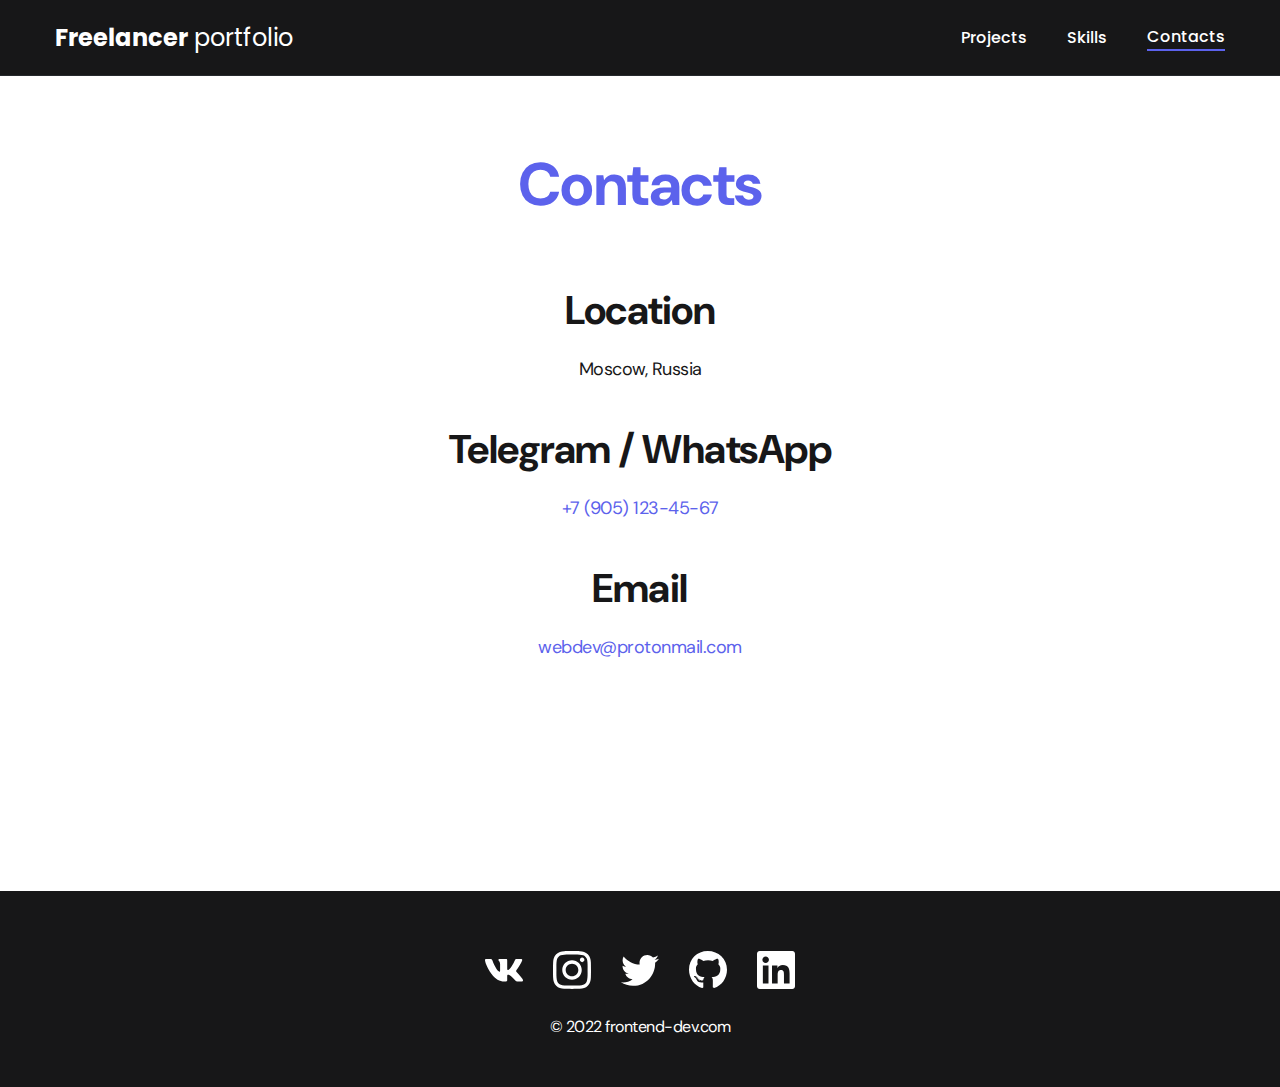
==== contacts.html @ eb0b37bc "add skills.html and contacts.html" ====
<!DOCTYPE html>
<html lang="en">
  <head>
    <meta charset="UTF-8" />
    <meta name="viewport" content="width=device-width, initial-scale=1.0" />
    <title>Freelancer portfolio</title>
    <link rel="stylesheet" href="css/main.css" />
  </head>
  <body>
    <nav class="nav">
      <div class="container">
        <div class="nav-row">
          <a href="/" class="logo"
            ><strong>Freelancer</strong>&nbsp;portfolio</a
          >
          <ul class="nav-list">
            <li class="nav-list_item">
              <a href="#" class="nav-list_link">Projects</a>
            </li>
            <li class="nav-list_item">
              <a href="./skills.html" class="nav-list_link">Skills</a>
            </li>
            <li class="nav-list_item">
              <a
                href="./contacts.html"
                class="nav-list_link nav-list_link--active"
                >Contacts</a
              >
            </li>
          </ul>
        </div>
      </div>
    </nav>

    <main class="section">
      <div class="container">
        <h1 class="title-1">Contacts</h1>

        <ul class="content-list">
          <li class="content-list__item">
            <h2 class="title-2">Location</h2>
            <p>Moscow, Russia</p>
          </li>

          <li class="content-list__item">
            <h2 class="title-2">Telegram / WhatsApp</h2>
            <p><a href="tel:+79051234567">+7 (905) 123-45-67</a></p>
          </li>

          <li class="content-list__item">
            <h2 class="title-2">Email</h2>
            <p>
              <a href="mailto:webdev@protonmail.com">webdev@protonmail.com</a>
            </p>
          </li>
        </ul>
      </div>
    </main>

    <footer class="footer">
      <div class="container">
        <div class="footer__wrapper">
          <ul class="social">
            <li class="social__item">
              <a href="#!"><img src="img/icons/vk.svg" alt="VK" /></a>
            </li>
            <li class="social__item">
              <a href="#!"
                ><img src="img/icons/instagram.svg" alt="Instagram"
              /></a>
            </li>
            <li class="social__item">
              <a href="#!"><img src="img/icons/twitter.svg" alt="Twitter" /></a>
            </li>
            <li class="social__item">
              <a href="#!"><img src="img/icons/gitHub.svg" alt="gitHub" /></a>
            </li>
            <li class="social__item">
              <a href="#!"
                ><img src="img/icons/linkedIn.svg" alt="linkedIn"
              /></a>
            </li>
          </ul>
          <div class="copyright">
            <p>© 2022 frontend-dev.com</p>
          </div>
        </div>
      </div>
    </footer>
  </body>
</html>
---- css/main.css ----
@import "./reset.css";
@import url("https://fonts.googleapis.com/css2?family=DM+Sans:opsz,wght@9..40,400;9..40,500;9..40,700&family=Poppins:wght@400;500;700&display=swap");

/* 
font-family: 'DM Sans', sans-serif;
font-family: 'Poppins', sans-serif; 
*/

:root {
  --blackpure: #000;
  --black: #171718;
  --black-border: #26292d;
  --white: #fff;
  --purple: #5c62ec;

  --text-color: var(--black);
  --dark-bg: var(--black);
  --dark-border: var(--black-border);
  --header-text: var(--white);
  --accent: var(--purple);
}

html,
body {
  font-family: "DM Sans", sans-serif;
  letter-spacing: -0.5px;
  color: var(--text-color);
  /* height: 100%;
  display: flex;
  flex-direction: column; */
}

/* General */

.container {
  width: 1200px;
  margin: 0 auto;
  padding: 0 15px;
}

.section {
  min-height: 815px;
  padding: 70px 0;
}

.title-1 {
  margin-bottom: 60px;
  font-size: 60px;
  font-weight: 700;
  line-height: 1.3;
  color: var(--accent);
  text-align: center;
}

.title-2 {
  font-size: 40px;
  line-height: 1.3;
  font-weight: 700;

  margin-bottom: 20px;
}

/* Nav */
.nav {
  background-color: var(--dark-bg);
  color: var(--header-text);
  border-bottom: 1px solid var(--dark-border);
  min-height: 64px;
  display: flex;
  align-items: center;
  font-family: "Poppins", sans-serif;
  letter-spacing: normal;
  padding: 20px 0;
}

.nav-row {
  display: flex;
  justify-content: space-between;
  align-items: center;
  column-gap: 30px;
  row-gap: 20px;
  flex-wrap: wrap;
}

.logo {
  color: var(--header-text);
  font-size: 24px;
}

.logo strong {
  font-weight: 700;
}

.nav-list {
  display: flex;
  align-items: center;
  column-gap: 40px;
  font-size: 16px;
  font-weight: 500;
}

.nav-list_link {
  color: var(--header-text);
  transition: opacity 0.2s ease-in;
}

.nav-list_link:hover {
  opacity: 0.8;
}

.nav-list_link--active {
  position: relative;
}

.nav-list_link--active::after {
  content: "";
  display: block;
  height: 2px;
  width: 100%;
  background-color: var(--accent);
}

/* Header */

.header {
  padding: 33px 0;
  min-height: 628px;

  display: flex;
  justify-content: center;
  align-items: center;

  background-color: var(--dark-bg);
  background-image: url(../img/header-bg.png);
  background-repeat: no-repeat;
  background-size: auto;
  background-position: center center;

  color: var(--header-text);
  text-align: center;
}

.header__wrapper {
  padding: 0 15px;
  max-width: 658px;
}

.header__title {
  font-size: 40px;
  font-weight: 700;
  line-height: 1.4;
  margin-bottom: 20px;
}

.header__title strong {
  font-size: 60px;
}

.header__title em {
  font-style: normal;
  color: var(--accent);
}

.header_text {
  margin-bottom: 40px;
  font-size: 18px;
  line-height: 1.333;
}

.header_text p + p {
  margin-top: 0.5em;
}

.btn {
  display: inline-block;
  height: 48px;
  padding: 12px 28px;

  color: var(--white);
  background-color: var(--accent);
  border-radius: 5px;
  letter-spacing: 0.15px;
  font-size: 16px;
  line-height: 24px;
  font-weight: 500;

  transition: opacity 0.2s ease-in;
}

.btn:hover {
  opacity: 0.8;
}

.btn:active {
  position: relative;
  top: 1px;
}

/* Btn outline */

.btn-outline {
  display: flex;
  column-gap: 10px;
  align-items: center;

  height: 48px;
  padding: 12px 20px;

  border: 1px solid var(--blackpure);
  border-radius: 5px;

  color: var(--blackpure);
  font-size: 16px;
  font-style: normal;
  font-weight: 500;
  line-height: 24px; /* 150% */

  transition: opacity 0.2s ease-in;
}

.btn-outline:hover {
  opacity: 0.8;
}

.btn-outline:active {
  position: relative;
  top: 1px;
}

/* Projects */

.projects {
  display: flex;
  flex-wrap: wrap;
  column-gap: 30px;
  row-gap: 30px;
}

.project {
  max-width: 370px;
  background-color: var(--white);
  border-radius: 10px;
  background: #fff;
  box-shadow: 0px 5px 35px 0px rgba(0, 0, 0, 0.25);
}

.project__img {
  border-radius: 10px;
}

.project__title {
  padding: 15px 20px 25px;
  font-size: 24px;
  font-style: normal;
  font-weight: 700;
  line-height: 1.3;
  color: var(--text-color);
}

/* Project details */

.project-details {
  max-width: 865px;
  margin: 0 auto;

  display: flex;
  flex-direction: column;
  align-items: center;
  text-align: center;
}

.project-details__cover {
  max-width: 100%;
  margin-bottom: 40px;
  box-shadow: 0px 5px 35px 0px rgba(0, 0, 0, 0.25);
  border-radius: 10px;
}

.project-details__desc {
  font-size: 24px;
  font-weight: 700;
  line-height: 1.3;

  margin-bottom: 30px;
}

/* Content list */

.content-list {
  margin: 0 auto;
  max-width: 570px;
  display: flex;
  flex-direction: column;
  align-items: center;
  row-gap: 40px;
  text-align: center;
}

.content-list a {
  color: var(--accent);
}

.content-list__item {
  font-size: 18px;
  line-height: 1.5;
}

.content-list__item p + p {
  margin-top: 0.5em;
}

/* Footer */

.footer {
  /* margin-top: auto; */
  padding: 60px 0 50px;
  background-color: var(--dark-bg);
  color: var(--header-text);
}

.footer__wrapper {
  display: flex;
  flex-direction: column;
  align-items: center;
  row-gap: 27px;
}

.social {
  display: flex;
  align-items: center;
  column-gap: 30px;
}

.copyright {
  font-size: 16px;
}

.copyright p + p {
  margin-top: 0.5em;
}
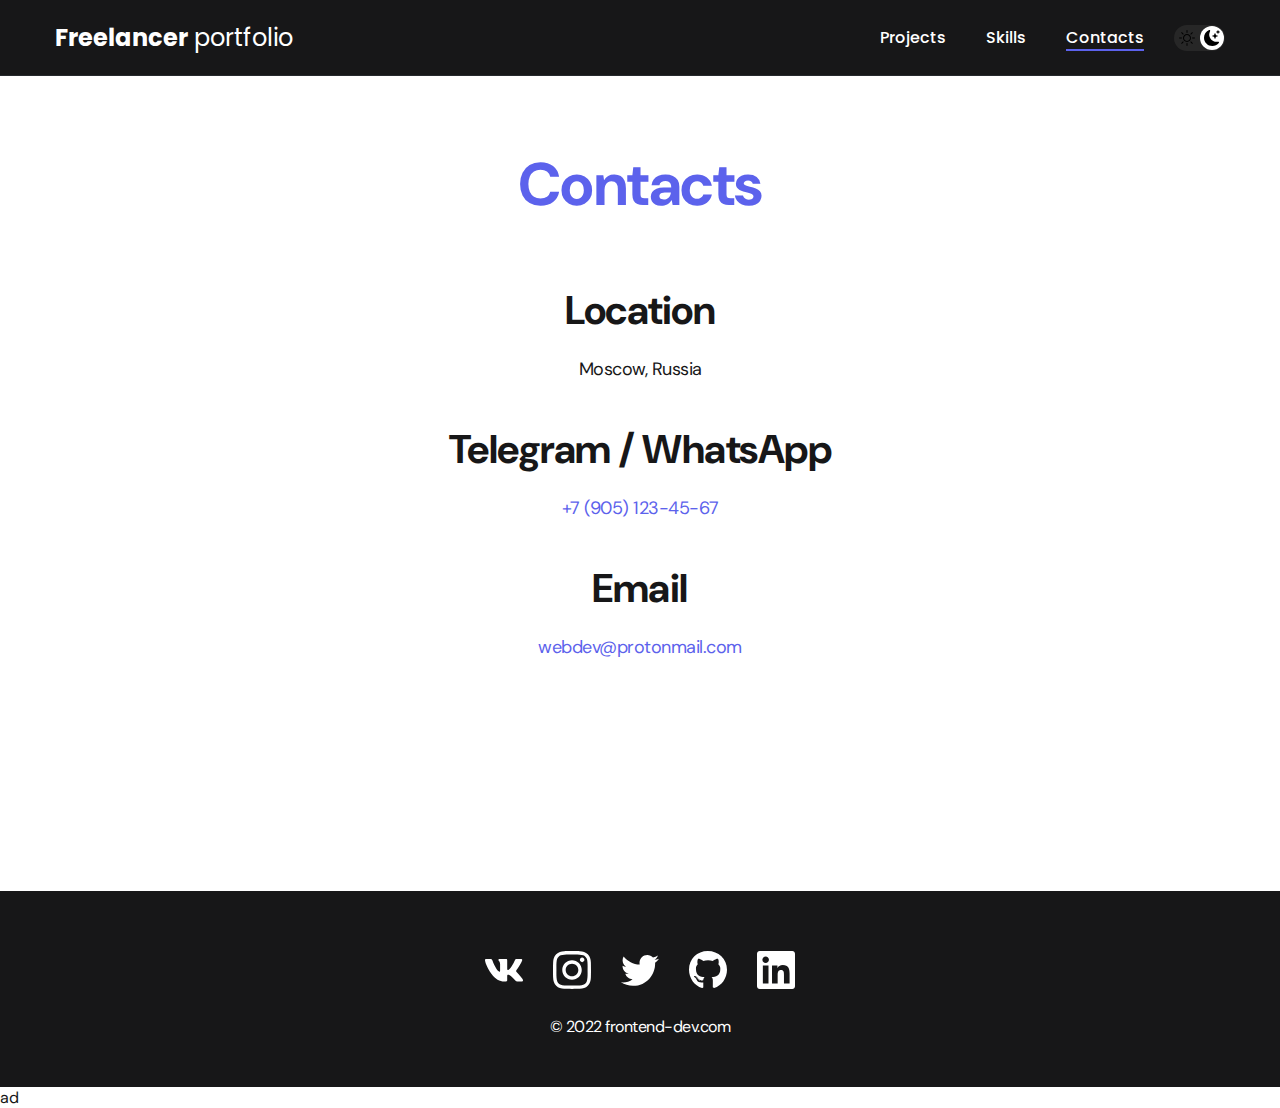
==== commit e41b11be: "add dark mode" ====
--- a/contacts.html
+++ b/contacts.html
@@ -13,6 +13,20 @@
           <a href="/" class="logo"
             ><strong>Freelancer</strong>&nbsp;portfolio</a
           >
+
+          <button class="dark-mode-btn dark-mode-btn--active">
+            <img
+              class="dark-mode-btn__icon"
+              src="./img/icons/sun.svg"
+              alt="Light mode"
+            />
+            <img
+              class="dark-mode-btn__icon"
+              src="./img/icons/moon.svg"
+              alt="Dark mode"
+            />
+          </button>
+
           <ul class="nav-list">
             <li class="nav-list_item">
               <a href="#" class="nav-list_link">Projects</a>
@@ -87,5 +101,8 @@
         </div>
       </div>
     </footer>
+
+    <script src="./js/main.js"></script>
+    ad
   </body>
 </html>
--- a/css/main.css
+++ b/css/main.css
@@ -18,24 +18,56 @@
   --dark-border: var(--black-border);
   --header-text: var(--white);
   --accent: var(--purple);
+
+  /* Light mode */
+  --page-bg: var(--white);
+  --text-color: var(--black);
+
+  --title-1: var(--accent);
+
+  --project-card-bg: var(--white);
+  --project-card-text: var(--black);
+  --box-shadow: 0px 5px 35px 0px rgba(0, 0, 0, 0.25);
+}
+
+.dark {
+  /* Dark mode */
+  --page-bg: #252526;
+  --text-color: var(--white);
+
+  --title-1: var(--white);
+
+  --project-card-bg: var(--black);
+  --project-card-text: var(--white);
+  --box-shadow: 0px 5px 35px 0px rgba(0, 0, 0, 0.8);
 }
 
 html,
 body {
+  /* min-height: 100vh;
+  display: flex;
+  flex-direction: column; */
+
   font-family: "DM Sans", sans-serif;
   letter-spacing: -0.5px;
   color: var(--text-color);
-  /* height: 100%;
-  display: flex;
-  flex-direction: column; */
+
+  background-color: var(--page-bg);
+  color: var(--text-color);
+}
+
+.header,
+main {
+  display: block;
 }
 
 /* General */
 
 .container {
-  width: 1200px;
   margin: 0 auto;
   padding: 0 15px;
+  max-width: 1200px;
+  width: 100%;
 }
 
 .section {
@@ -48,7 +80,7 @@
   font-size: 60px;
   font-weight: 700;
   line-height: 1.3;
-  color: var(--accent);
+  color: var(--title-1);
   text-align: center;
 }
 
@@ -66,16 +98,19 @@
   color: var(--header-text);
   border-bottom: 1px solid var(--dark-border);
   min-height: 64px;
-  display: flex;
-  align-items: center;
+
+  display: flex;
+  align-items: center;
+
   font-family: "Poppins", sans-serif;
   letter-spacing: normal;
   padding: 20px 0;
 }
 
 .nav-row {
-  display: flex;
-  justify-content: space-between;
+  /* width: 100%; */
+  display: flex;
+  justify-content: flex-end;
   align-items: center;
   column-gap: 30px;
   row-gap: 20px;
@@ -83,6 +118,7 @@
 }
 
 .logo {
+  margin-right: auto;
   color: var(--header-text);
   font-size: 24px;
 }
@@ -94,7 +130,9 @@
 .nav-list {
   display: flex;
   align-items: center;
+  flex-wrap: wrap;
   column-gap: 40px;
+  row-gap: 10px;
   font-size: 16px;
   font-weight: 500;
 }
@@ -114,10 +152,53 @@
 
 .nav-list_link--active::after {
   content: "";
+
+  position: absolute;
+  left: 0;
+  top: 100%;
+
   display: block;
   height: 2px;
   width: 100%;
   background-color: var(--accent);
+}
+
+.dark-mode-btn {
+  order: 7;
+  position: relative;
+  display: flex;
+  justify-content: space-between;
+  width: 51px;
+  height: 26px;
+  padding: 5px;
+
+  border-radius: 50px;
+  background-color: #272727;
+}
+
+.dark-mode-btn::before {
+  content: "";
+
+  position: absolute;
+  top: 1px;
+  left: 1px;
+
+  display: block;
+  width: 24px;
+  height: 24px;
+
+  border-radius: 50%;
+  background-color: var(--white);
+
+  transition: left 0.2s ease-in;
+}
+
+.dark-mode-btn--active::before {
+  left: 26px;
+}
+
+.dark-mode-btn__icon {
+  position: relative;
 }
 
 /* Header */
@@ -207,6 +288,7 @@
   padding: 12px 20px;
 
   border: 1px solid var(--blackpure);
+  background-color: var(--white);
   border-radius: 5px;
 
   color: var(--blackpure);
@@ -232,16 +314,16 @@
 .projects {
   display: flex;
   flex-wrap: wrap;
+  justify-content: center;
   column-gap: 30px;
   row-gap: 30px;
 }
 
 .project {
   max-width: 370px;
-  background-color: var(--white);
+  background-color: var(--project-card-bg);
   border-radius: 10px;
-  background: #fff;
-  box-shadow: 0px 5px 35px 0px rgba(0, 0, 0, 0.25);
+  box-shadow: var(--box-shadow);
 }
 
 .project__img {
@@ -254,7 +336,7 @@
   font-style: normal;
   font-weight: 700;
   line-height: 1.3;
-  color: var(--text-color);
+  color: var(--project-card-text);
 }
 
 /* Project details */
@@ -338,3 +420,64 @@
 .copyright p + p {
   margin-top: 0.5em;
 }
+
+@media (max-width: 620px) {
+  .header {
+    min-height: unset;
+  }
+
+  .header__title {
+    font-size: 30px;
+  }
+
+  .header__title strong {
+    font-size: 40px;
+  }
+
+  .nav-row {
+    justify-content: space-between;
+  }
+
+  .dark-mode-btn {
+    order: 0;
+  }
+
+  .section {
+    padding: 35px 0;
+    min-height: 520px;
+  }
+
+  .title-1 {
+    margin-bottom: 30px;
+    font-size: 40px;
+  }
+
+  .title-2 {
+    margin-bottom: 10px;
+    font-size: 30px;
+  }
+
+  .project__title {
+    font-size: 22px;
+  }
+
+  .content-list {
+    row-gap: 20px;
+  }
+
+  .footer {
+    padding: 40px 0 30px;
+  }
+
+  .footer__wrapper {
+    row-gap: 20px;
+  }
+
+  .social {
+    column-gap: 20px;
+  }
+
+  .social__item {
+    width: 28px;
+  }
+}
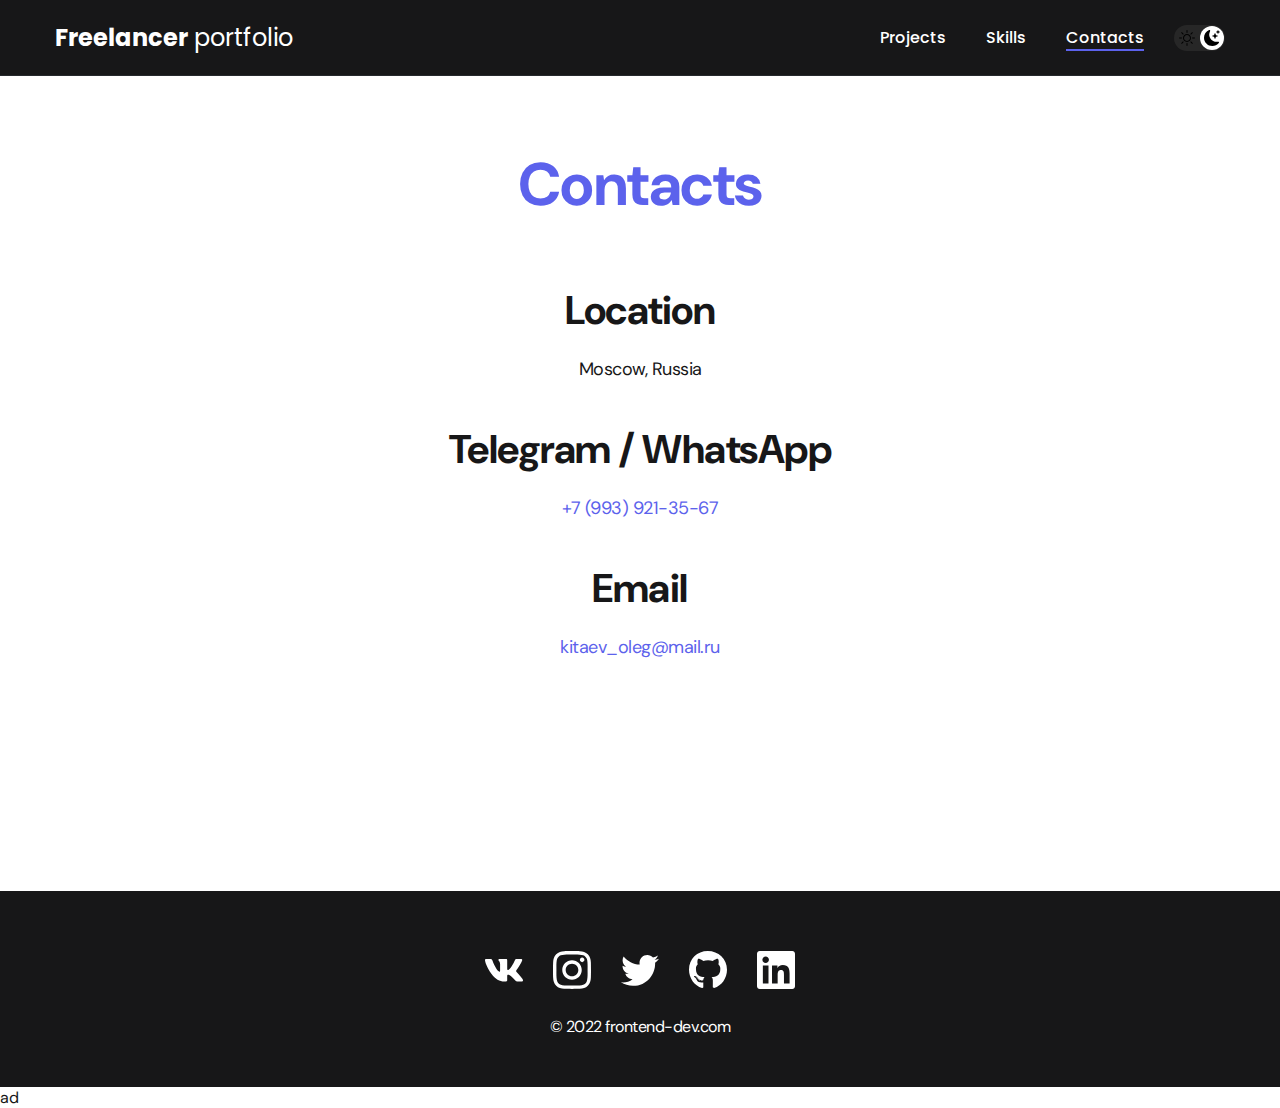
==== commit 44946d4b: "Merge branch 'main' of https://github.com/kitOl/freelancer_1_potrfolio" ====
--- a/contacts.html
+++ b/contacts.html
@@ -10,7 +10,7 @@
     <nav class="nav">
       <div class="container">
         <div class="nav-row">
-          <a href="/" class="logo"
+          <a href="./index.html" class="logo"
             ><strong>Freelancer</strong>&nbsp;portfolio</a
           >
 
@@ -29,7 +29,7 @@
 
           <ul class="nav-list">
             <li class="nav-list_item">
-              <a href="#" class="nav-list_link">Projects</a>
+              <a href="./project-page.html" class="nav-list_link">Projects</a>
             </li>
             <li class="nav-list_item">
               <a href="./skills.html" class="nav-list_link">Skills</a>
@@ -58,13 +58,13 @@
 
           <li class="content-list__item">
             <h2 class="title-2">Telegram / WhatsApp</h2>
-            <p><a href="tel:+79051234567">+7 (905) 123-45-67</a></p>
+            <p><a href="tel:+79051234567">+7 (993) 921-35-67</a></p>
           </li>
 
           <li class="content-list__item">
             <h2 class="title-2">Email</h2>
             <p>
-              <a href="mailto:webdev@protonmail.com">webdev@protonmail.com</a>
+              <a href="mailto:webdev@protonmail.com">kitaev_oleg@mail.ru</a>
             </p>
           </li>
         </ul>
